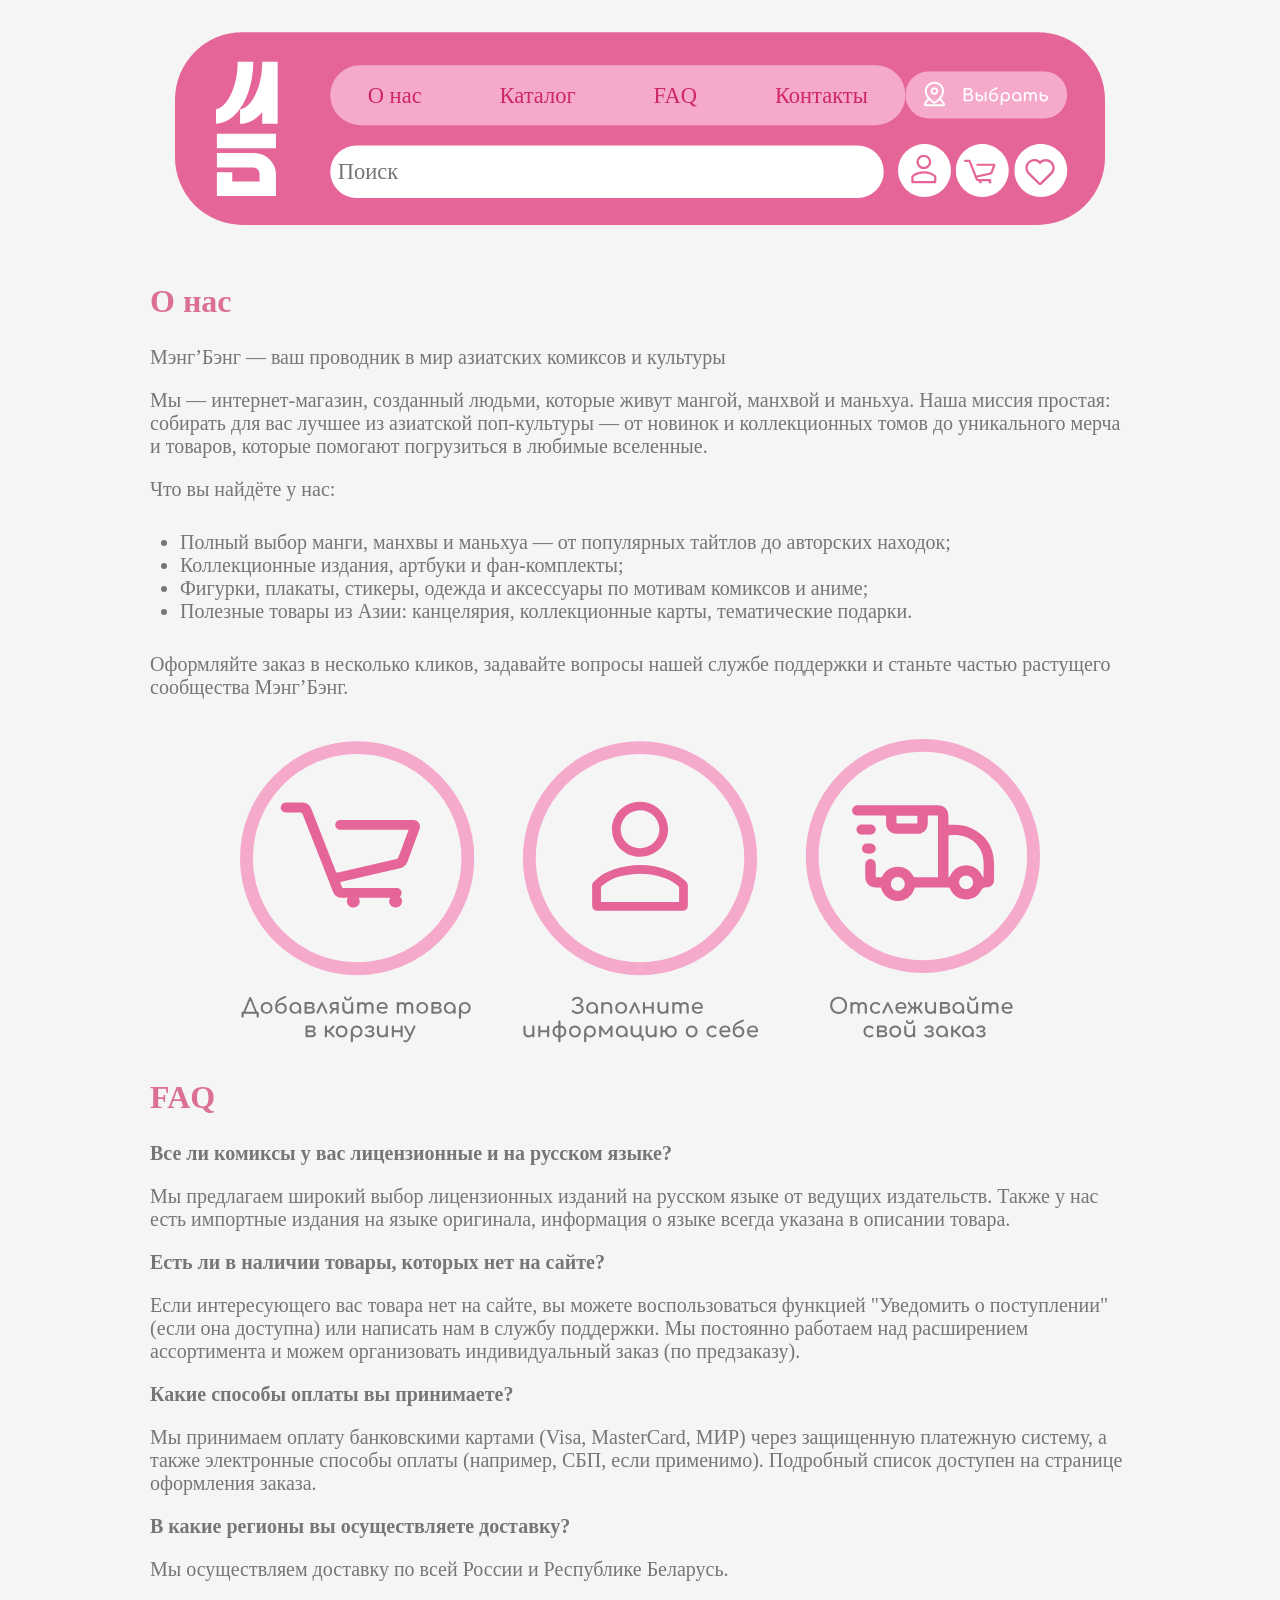
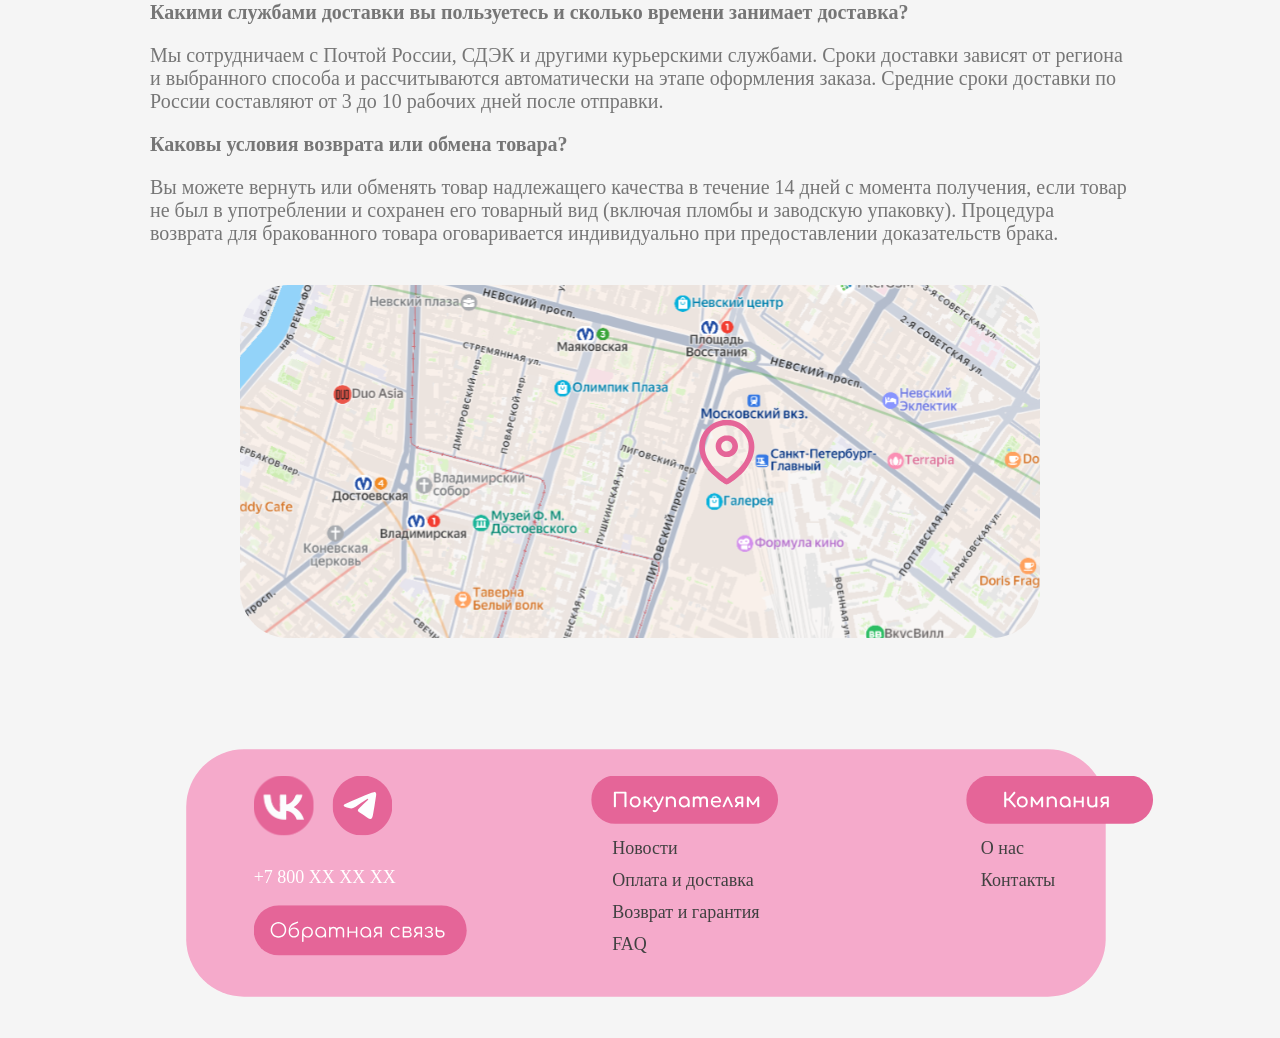
==== 2page.html @ 97fc5648 "Add files via upload" ====
<!DOCTYPE html>
<html lang="ru">
<head>
  <meta charset="UTF-8">
  <title>Манга магазин</title>
  <link rel="stylesheet" href="CSS/style2page.css">
</head>
<body>
    <header class="header">
      <div class="logo">
        <a href="index.html">
          <img src="Лого.svg">
      </a>
    </div>

    <div class="hat">
      <div class="navigation">
        <nav class="nav">
          <a href="2page.html">О нас</a>
          <a href="4page.html">Каталог</a>
          <a>FAQ</a>
          <a>Контакты</a>
        </nav>
        <img src="Местоположение.svg">
      </div>

      <div class="actions">
        <input type="text" placeholder="Поиск">
        <div class="icons">
          <a href= "profile.html"><img src="профиль.svg"></a> 
          <img src="Корзина.svg">
          <a href="3page.htm"><img src="избранное.svg"></a>
        </div>
      </div>
  </div>
    </header>

<section class="information">
<div class="aboutus">
  <h2>О нас</h2>
  <p>Мэнг’Бэнг — ваш проводник в мир азиатских комиксов и культуры</p>
  <p>Мы — интернет-магазин, созданный людьми, которые живут мангой, манхвой и маньхуа. Наша миссия простая: собирать для вас лучшее из азиатской поп‑культуры — от новинок и коллекционных томов до уникального мерча и товаров, которые помогают погрузиться в любимые вселенные.</p>
  <p>Что вы найдёте у нас:</p>
  <ul>
    <li>Полный выбор манги, манхвы и маньхуа — от популярных тайтлов до авторских находок;</li>
    <li>Коллекционные издания, артбуки и фан‑комплекты;</li>
    <li>Фигурки, плакаты, стикеры, одежда и аксессуары по мотивам комиксов и аниме;</li>
    <li>Полезные товары из Азии: канцелярия, коллекционные карты, тематические подарки.</li>
  </ul>
  <p>Оформляйте заказ в несколько кликов, задавайте вопросы нашей службе поддержки и станьте частью растущего сообщества Мэнг’Бэнг.</p>
</div>
<img src="инфографика.svg">
<div  class="questions">
  <h2>FAQ</h2>
  <h3>Все ли комиксы у вас лицензионные и на русском языке?</h3>
  <p>Мы предлагаем широкий выбор лицензионных изданий на русском языке от ведущих издательств. Также у нас есть импортные издания на языке оригинала, информация о языке всегда указана в описании товара.</p>
  <h3>Есть ли в наличии товары, которых нет на сайте?</h3>
  <p>Если интересующего вас товара нет на сайте, вы можете воспользоваться функцией "Уведомить о поступлении" (если она доступна) или написать нам в службу поддержки. Мы постоянно работаем над расширением ассортимента и можем организовать индивидуальный заказ (по предзаказу).</p>
  <h3>Какие способы оплаты вы принимаете?</h3>
  <p>Мы принимаем оплату банковскими картами (Visa, MasterCard, МИР) через защищенную платежную систему, а также электронные способы оплаты (например, СБП, если применимо). Подробный список доступен на странице оформления заказа.</p>
  <h3>В какие регионы вы осуществляете доставку?</h3>
  <p>Мы осуществляем доставку по всей России и Республике Беларусь.</p>
  <h3>Какими службами доставки вы пользуетесь и сколько времени занимает доставка?</h3>
  <p>Мы сотрудничаем с Почтой России, СДЭК и другими курьерскими службами. Сроки доставки зависят от региона и выбранного способа и рассчитываются автоматически на этапе оформления заказа. Средние сроки доставки по России составляют от 3 до 10 рабочих дней после отправки.</p>
  <h3>Каковы условия возврата или обмена товара?</h3>
  <p>Вы можете вернуть или обменять товар надлежащего качества в течение 14 дней с момента получения, если товар не был в употреблении и сохранен его товарный вид (включая пломбы и заводскую упаковку). Процедура возврата для бракованного товара оговаривается индивидуально при предоставлении доказательств брака.</p>
</div>
<img src="map.svg">
</section>

<footer class="footer">
  <div class="social">
    <div class="public">
      <img src="вк.svg">
      <img src="телеграм.svg">
    </div>
    <p>+7 800 XX XX XX</p>
    <img src="обратная связь.svg">
  </div>

  <div class="customers">
    <img src="покупателям.svg">
      <div class="news">
        <p>Новости</p>
        <p>Оплата и доставка</p>
        <p>Возврат и гарантия</p>
        <p>FAQ</p>
      </div>
  </div>

  <div class="company">
    <img src="компания.svg">
    <p>О нас</p>
    <p>Контакты</p>
  </div>
</footer>

</body>
</html>
---- CSS/style2page.css ----
body {
  font-family: Arial, sans-serif;
  background: #f5f5f5;
  margin: 0;
  padding: 0 20px;
}

.header {
  display: flex;
  flex-direction: row;
  justify-content: space-between;
  flex-wrap: nowrap;
  margin-top: 0px;
  margin-bottom: 10px;
  align-items: center;
  background: rgba(229, 101, 152, 1);
  padding: 15px 30px;
  border-radius: 90px;
   transform: scale(0.75)
}

.logo {
  display: flex;
  align-items: center;
  padding: 2%;
}

.logo a {
  display: flex;
  align-items: center;
  text-decoration: none;
}

.logo img {
  display: block;
  max-width: 100%;
  height: auto;
}

.hat {
  display: flex;
  flex-direction: column;
  width: 85%;
  gap: 25px;
  padding-top: 0.9%;
}
.navigation img {
  width: 22%;
  height: 22%;
}

.navigation {
  display: flex;
  width: 98%;
  height: 100%;
  flex-direction: row;
  justify-content: space-between;
  align-items: center;
}

.nav {
  display: flex;
  width: 780px;
  height: 50px;
  flex-direction: row;
  justify-content: space-between;
  align-items: center;
  padding: 15px 40px;
  background: rgba(245, 170, 203, 1);
  border-radius: 80px;
}
.nav a {
  margin: 0 10px;
  text-decoration: none;
  color: rgba(206, 39, 105, 1);
  font-family: 'Comfortaa';
  font-size: 30px;
}

.actions button {
  margin-left: 5px;
  border: none;
  border-radius: 50%;
  padding: 8px;
  cursor: pointer;
  width: 75%;
}

.actions {
  display: flex;
  width: 98%;
  height: 100%;
  flex-direction: row;
  justify-content: space-between;
  align-items: center;
}
.actions input {
  background: rgba white;
  font-family: 'Comfortaa';
  font-size: 30px;
  color: rgba(229, 101, 152, 1);
  width: 73%;
  height: 60px;
  border-radius: 90px;
  border: none;
  padding: 5px 10px;
  margin-right: 10px;
}
.icons {
  display: flex;
  width: 23%;
  height: 100%;
  flex-direction: row;
  justify-content: space-between;
  align-items: flex-start;
}

.information {
  display: flex;
  flex-direction: column;
  align-items: center;
  width: 100%;
  margin-top: 0px;
}
.aboutus {
  display: flex;
  justify-content: space-between;
  flex-direction: column;
  align-items: flex-start;
  width: 1000px;
}

.questions {
  display: flex;
  justify-content: space-between;
  flex-direction: column;
  align-items: flex-start;
  width: 1000px;
}

.information h2 {
  color: palevioletred;
  font-family: 'a_FuturaRound';
  font-size: 32px;
  margin-top: 16px;
  margin-bottom: 16px;
  margin-left: 10px;
}

.information h3 {
  color: rgba(118, 118, 118, 1);
  font-family: 'a_FuturaRound';
  font-size: 20px;
  margin: 10px;
}

.information p {
  color: rgba(118, 118, 118, 1);
  font-family: 'Comfortaa';
  font-size: 20px;
  margin: 10px;
}

.aboutus ul {
  color: rgba(118, 118, 118, 1);
  font-family: 'Comfortaa';
  font-size: 20px;
}

.information img {
  max-width: 800px;
  margin-top: 30px;
  margin-bottom: 20px;
}

.footer {
  display: flex;
  justify-content: column;
  width: 94%;
  gap: 150px;
  height: 300px;
  padding: 15px 30px;
  border-radius: 77px;
  margin-left: 13px;
  margin-top: 50px;
  transform: scale(0.75);
  background: rgba(245, 170, 203, 1);
  color: rgba(65, 65, 65, 1);
  font-family: 'Comfortaa';
  font-size: 24px;
}
.public {
  display: flex;
  justify-content: space-between;
  width: 185px;
  height: 120px;

}
.public img {
  width: 80px;
  height: 80px;
  cursor: pointer;
}

.social {
  display: flex;
  flex-direction: column;
  justify-content: space-between;
  margin-top: 20px;
  margin-left: 60px;
  height: 240px;
  color: white;
  font-family: 'a_FuturaRound';
}

.company {
  margin-top: 20px;
  width: 150px;
}

.company img {
  width: 250px;
}

.customers {
  margin-top: 20px;
  width: 350px;
}

.customers img {
  width: 250px;
}

.company p{
  padding-left: 13%;
  margin: 7px 0;         
  line-height: 1.5;
}

.customers p{
  padding-left: 8%;
  margin: 7px 0;             
  line-height: 1.5;            
}
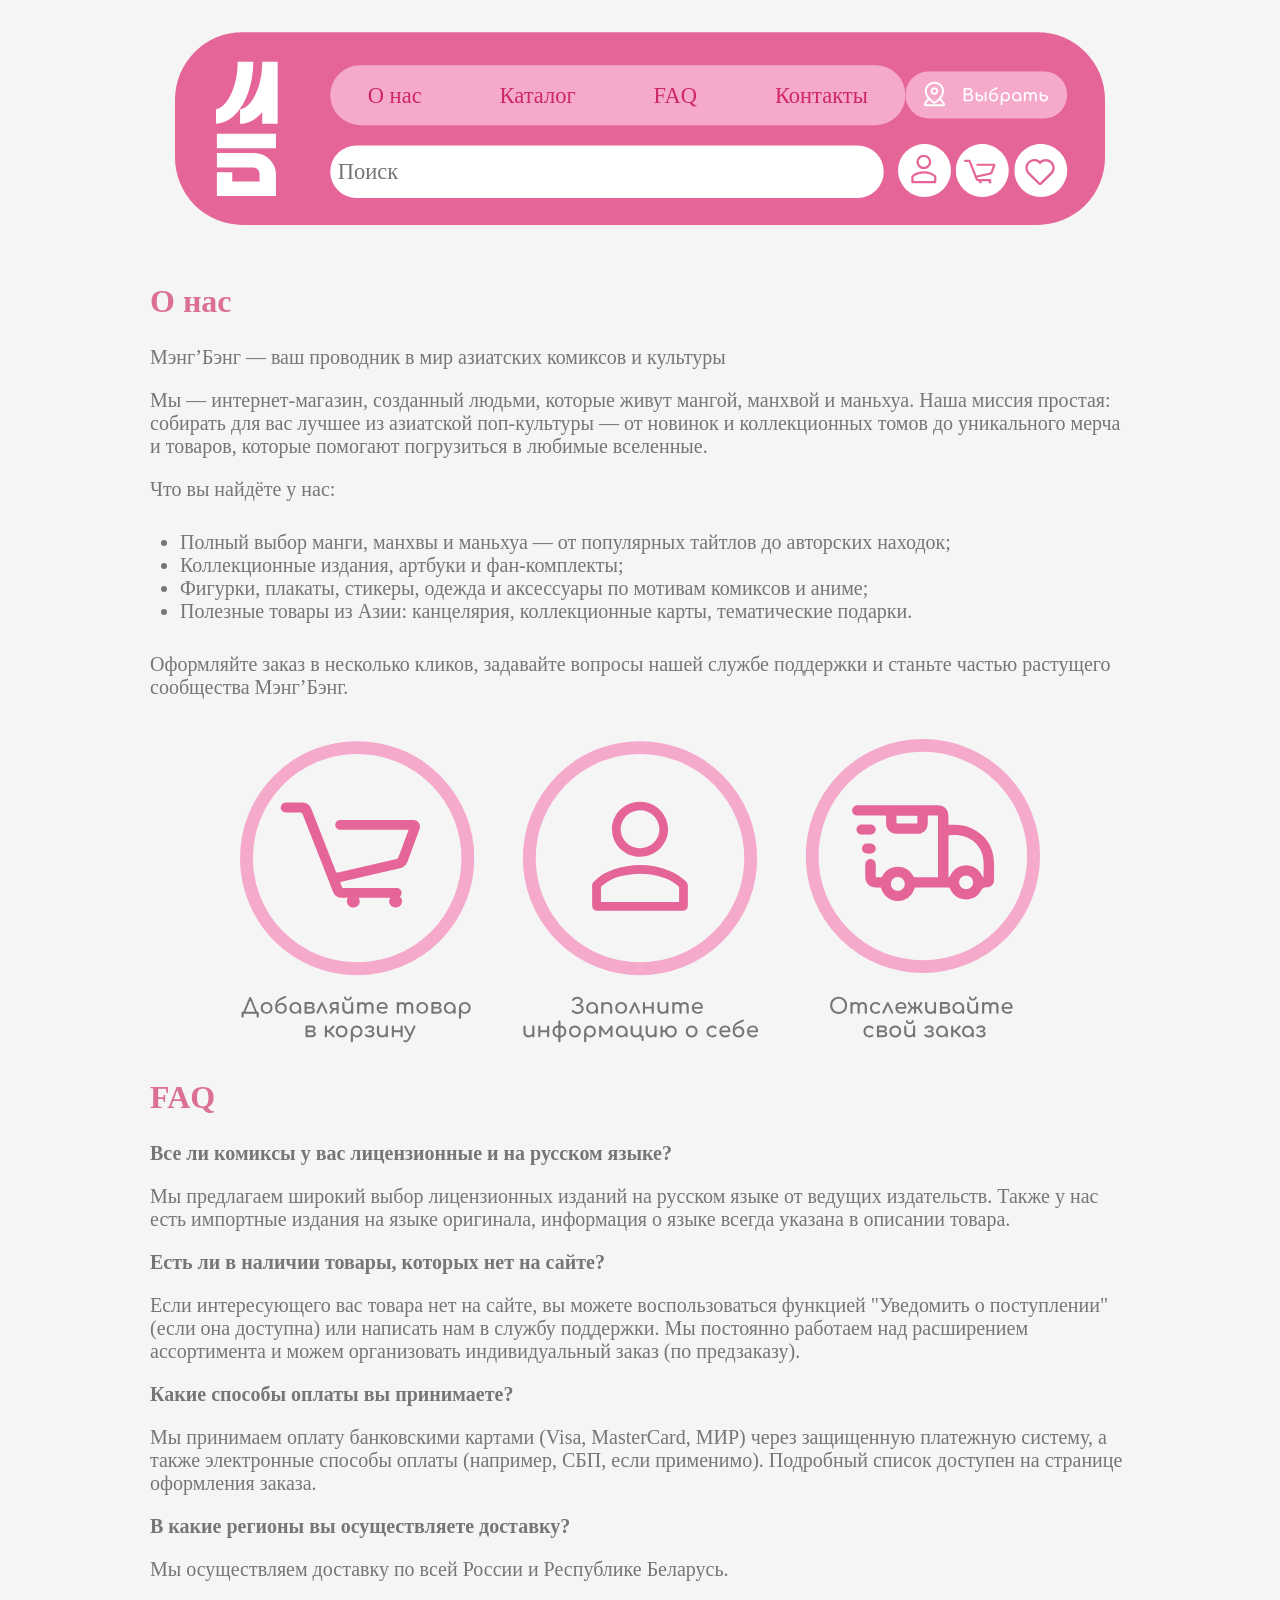
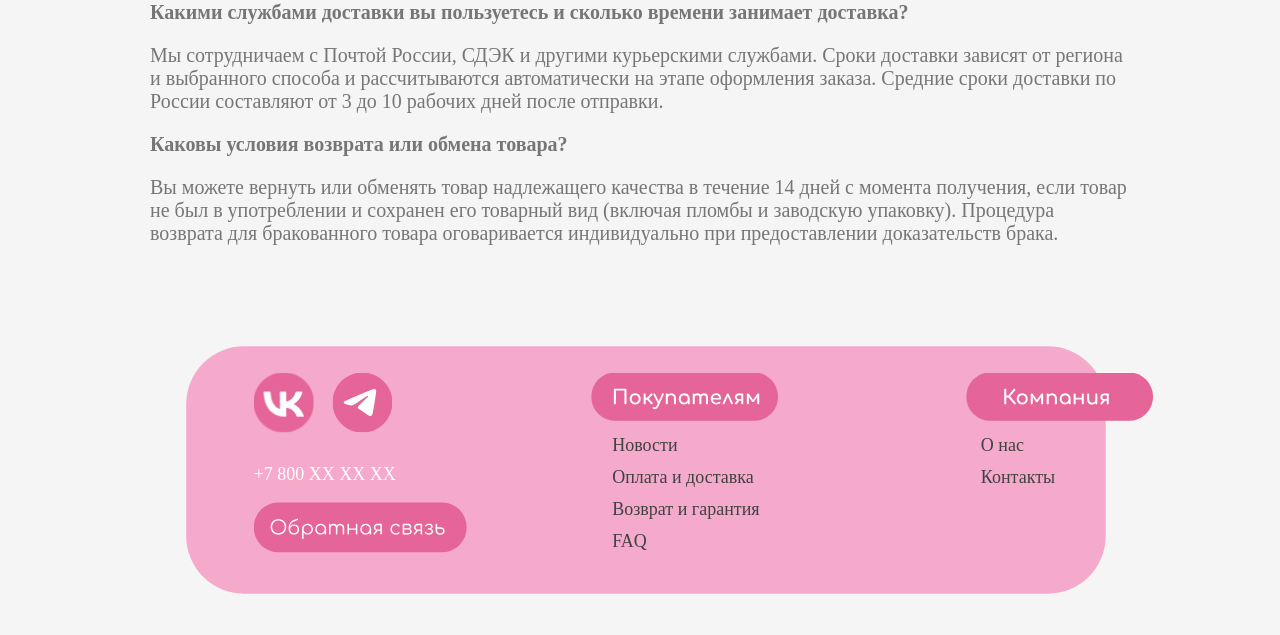
==== commit ff472fcc: "Update 2page.html" ====
--- a/2page.html
+++ b/2page.html
@@ -28,7 +28,7 @@
         <input type="text" placeholder="Поиск">
         <div class="icons">
           <a href= "profile.html"><img src="профиль.svg"></a> 
-          <img src="Корзина.svg">
+          <a href= "корзина.html"><img src="Корзина.svg"></a>
           <a href="3page.htm"><img src="избранное.svg"></a>
         </div>
       </div>
@@ -65,7 +65,6 @@
   <h3>Каковы условия возврата или обмена товара?</h3>
   <p>Вы можете вернуть или обменять товар надлежащего качества в течение 14 дней с момента получения, если товар не был в употреблении и сохранен его товарный вид (включая пломбы и заводскую упаковку). Процедура возврата для бракованного товара оговаривается индивидуально при предоставлении доказательств брака.</p>
 </div>
-<img src="map.svg">
 </section>
 
 <footer class="footer">
@@ -96,4 +95,4 @@
 </footer>
 
 </body>
-</html>+</html>
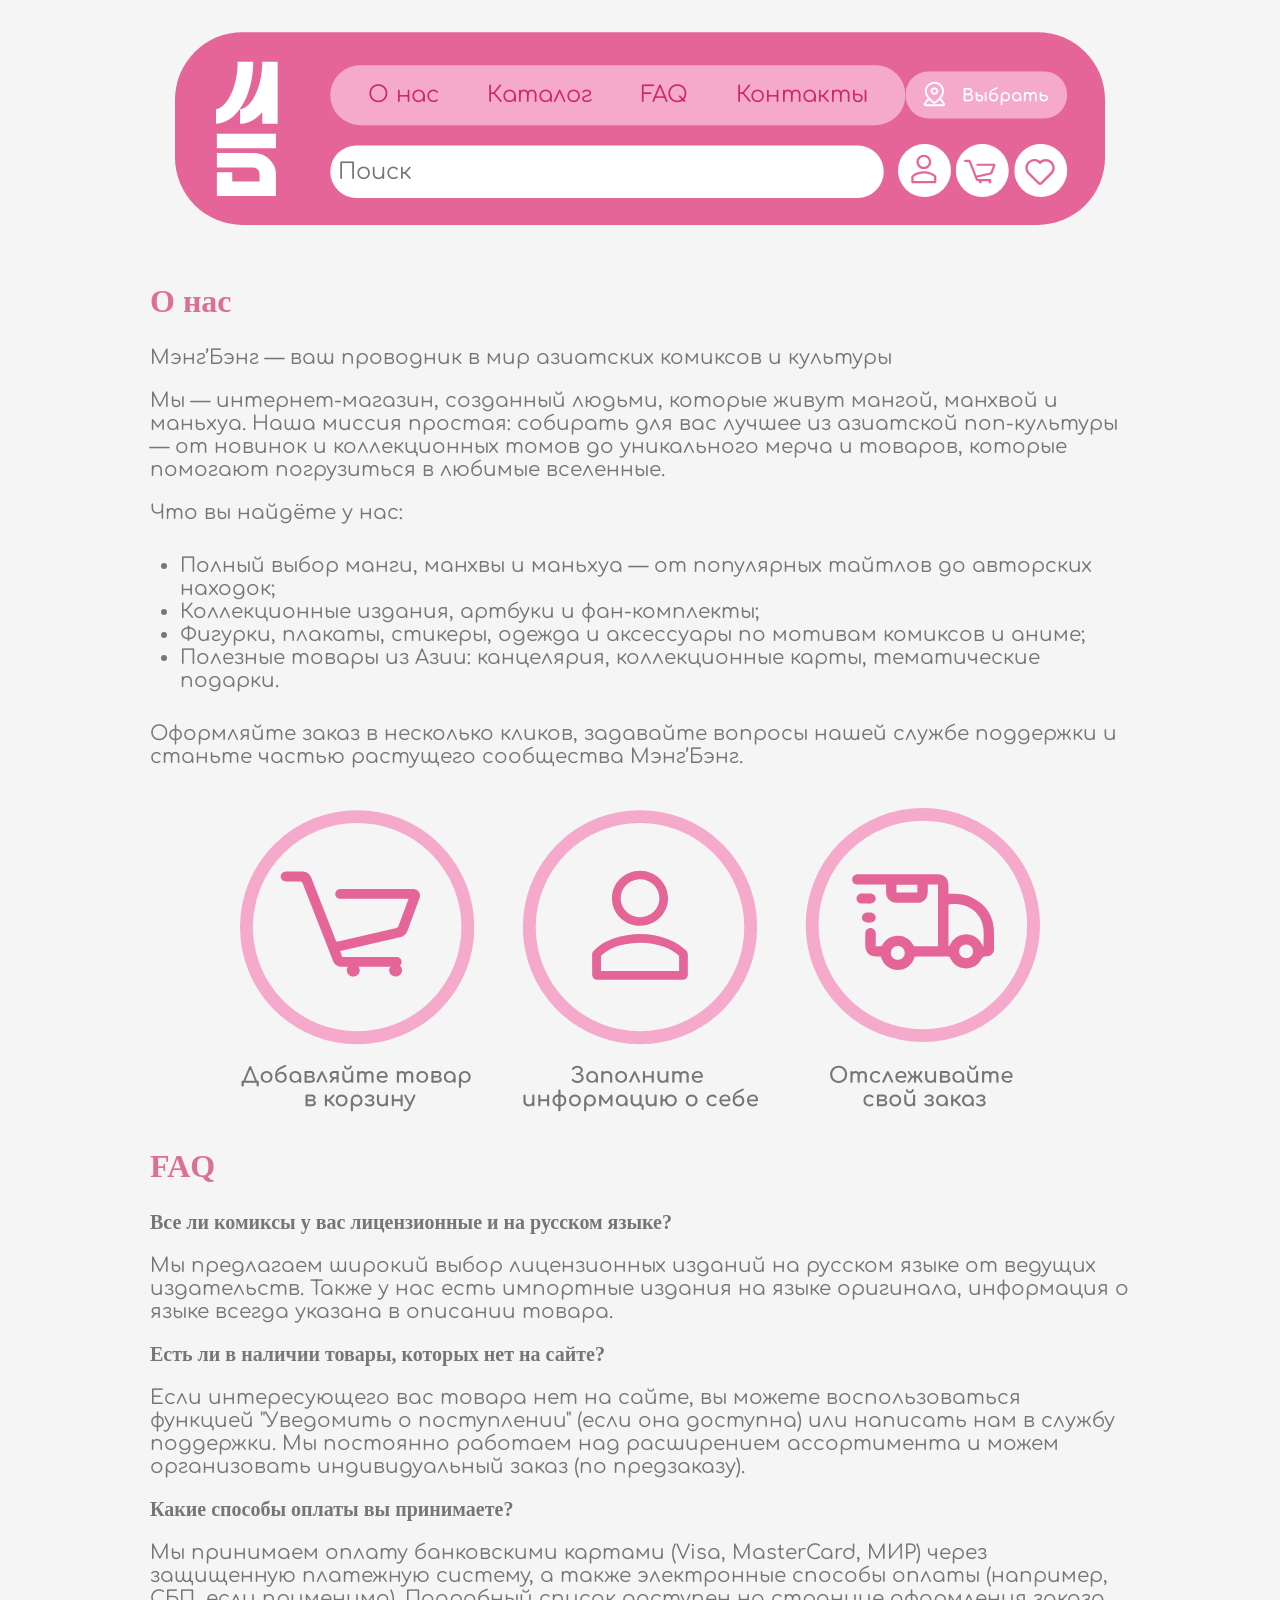
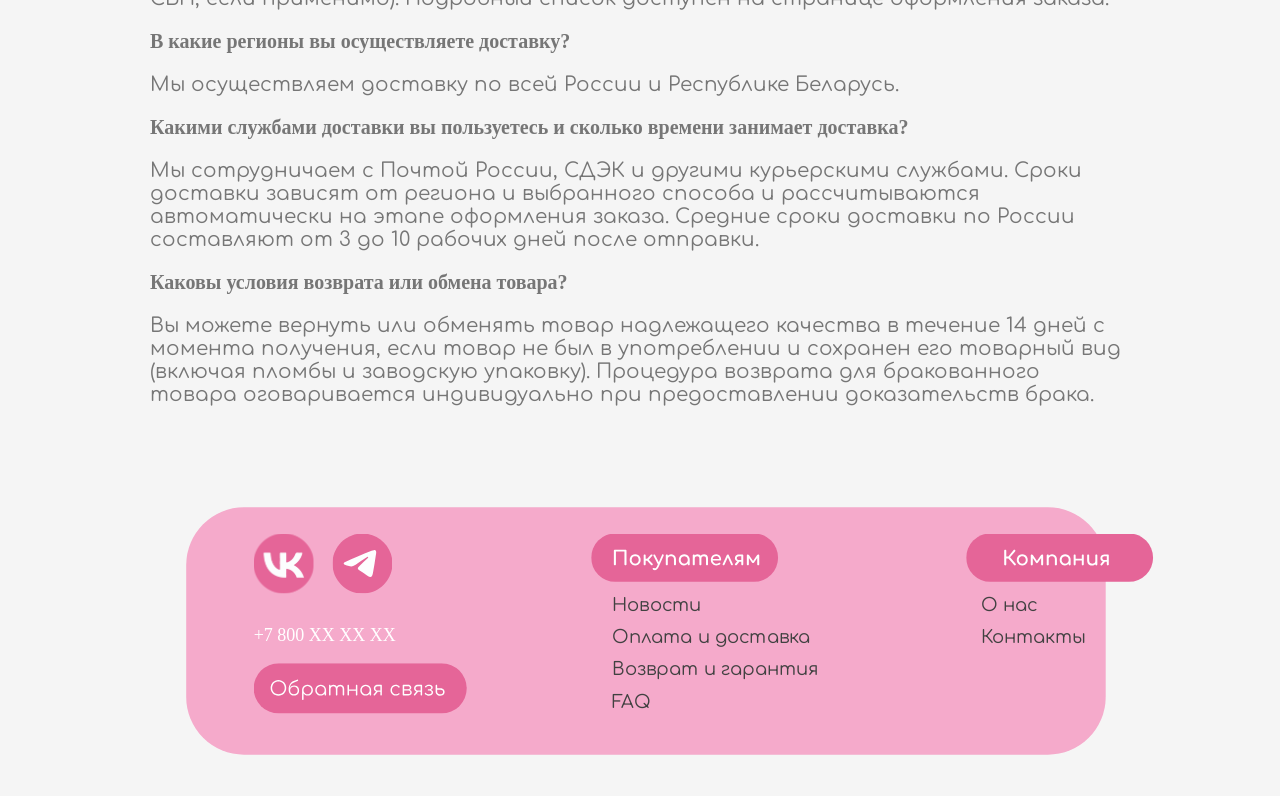
==== commit b0480a8e: "Update 2page.html" ====
--- a/2page.html
+++ b/2page.html
@@ -4,6 +4,7 @@
   <meta charset="UTF-8">
   <title>Манга магазин</title>
   <link rel="stylesheet" href="CSS/style2page.css">
+  <link href="https://fonts.googleapis.com/css2?family=Comfortaa&display=swap" rel="stylesheet">
 </head>
 <body>
     <header class="header">
@@ -19,7 +20,7 @@
           <a href="2page.html">О нас</a>
           <a href="4page.html">Каталог</a>
           <a>FAQ</a>
-          <a>Контакты</a>
+          <a href="kontact.html">Контакты</a>
         </nav>
         <img src="Местоположение.svg">
       </div>
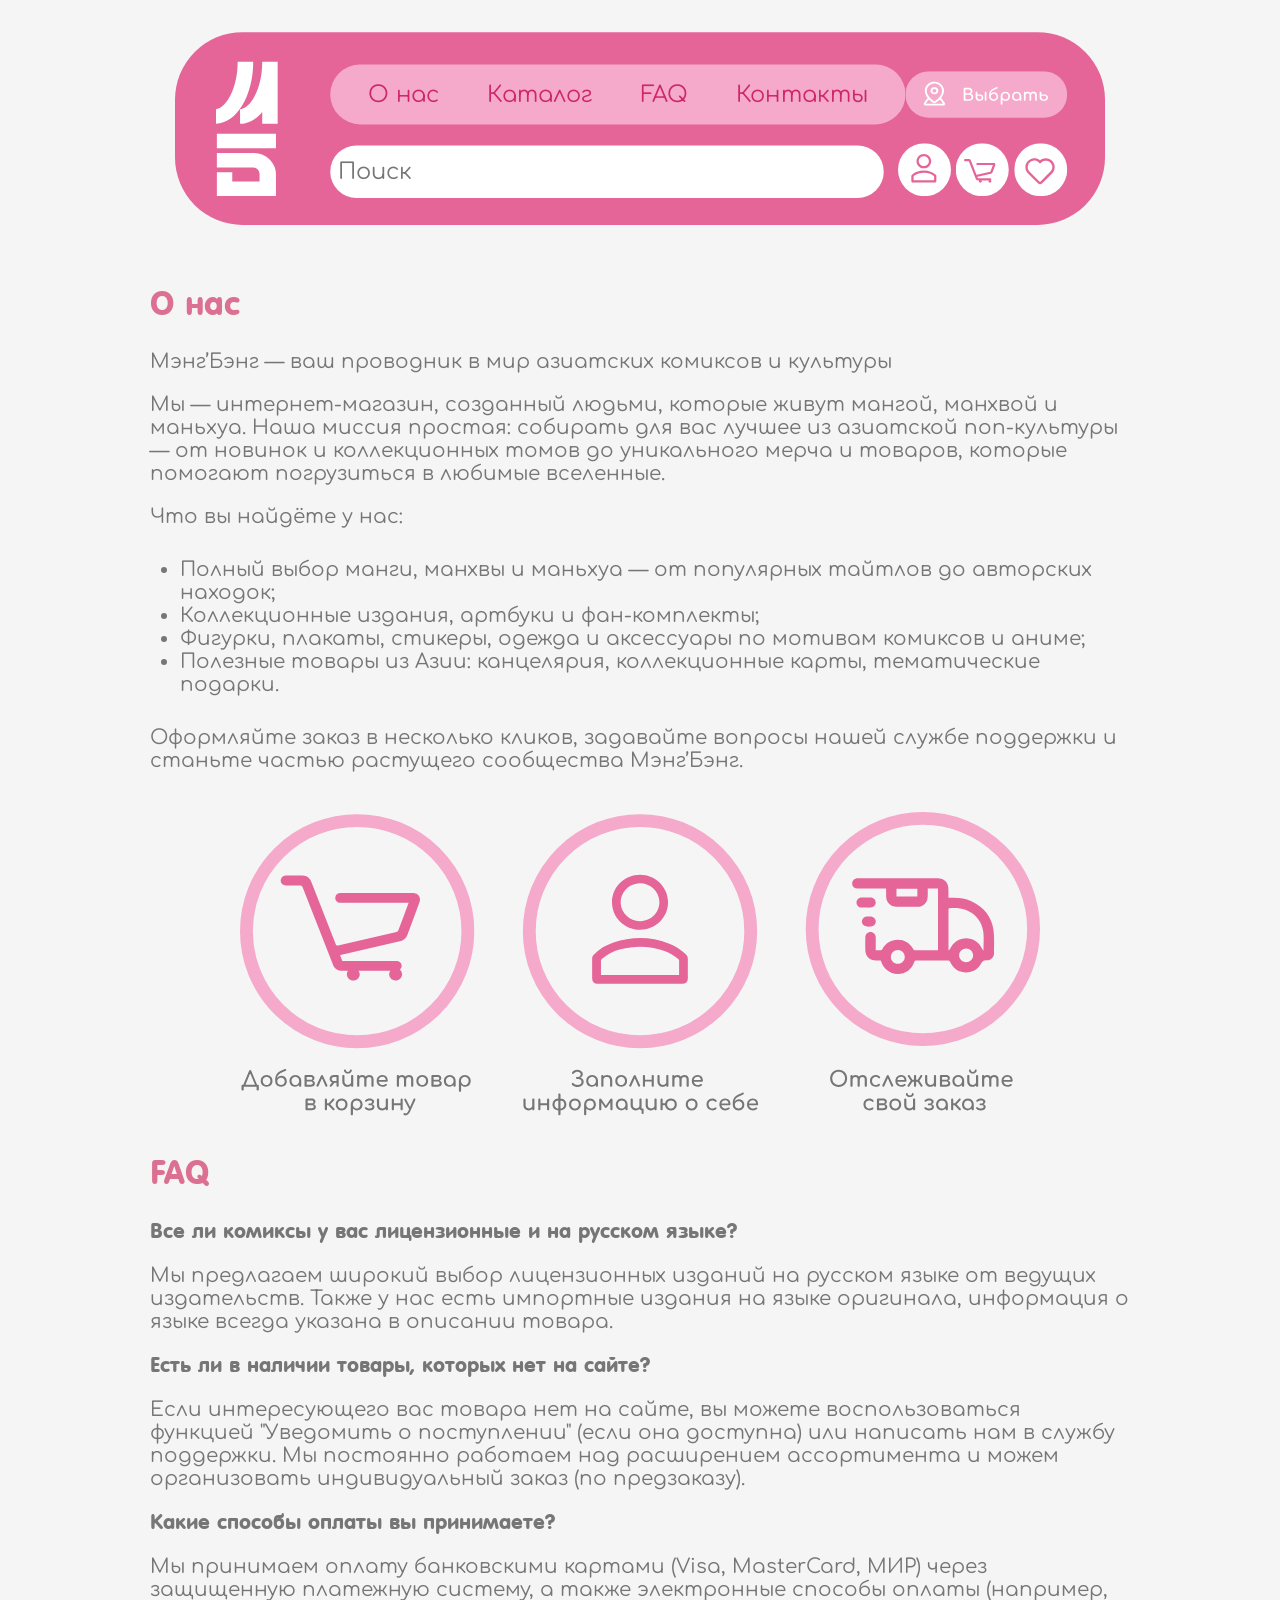
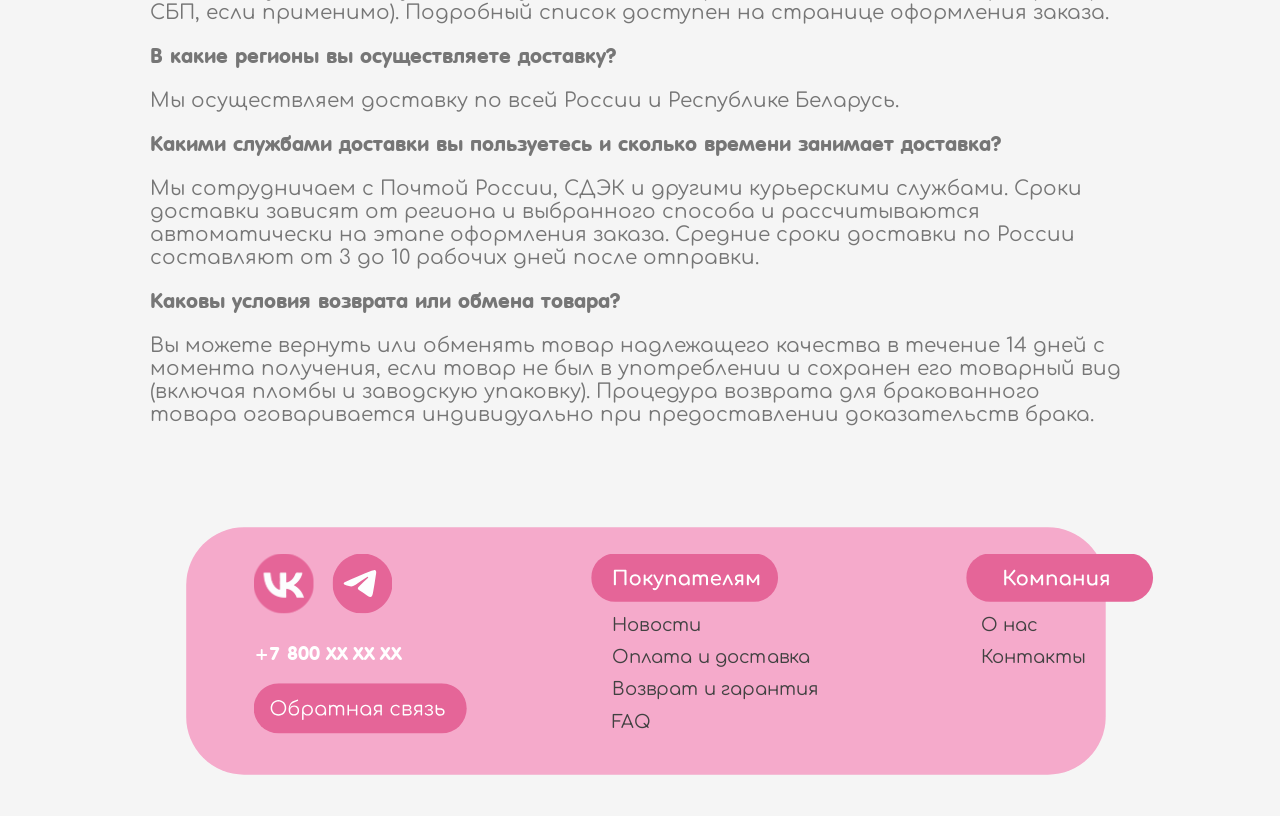
==== commit bea307e0: "Update 2page.html" ====
--- a/2page.html
+++ b/2page.html
@@ -19,7 +19,7 @@
         <nav class="nav">
           <a href="2page.html">О нас</a>
           <a href="4page.html">Каталог</a>
-          <a>FAQ</a>
+          <a href="2page.html#question">FAQ</a>
           <a href="kontact.html">Контакты</a>
         </nav>
         <img src="Местоположение.svg">
--- a/CSS/style2page.css
+++ b/CSS/style2page.css
@@ -1,8 +1,32 @@
+@font-face {
+    font-family: 'a_FuturaRound';
+    src: url('../FuturaRoundBold.ttf') format('truetype');
+    font-weight: 400;
+    font-style: normal;
+    font-display: swap;
+}
+
+@font-face {
+    font-family: 'Comfortaa';
+    src: url('../Comfortaa-Regular.ttf') format('truetype');
+    font-weight: 400;
+    font-style: normal;
+    font-display: swap;
+}
+
+@font-face {
+    font-family: 'Comfortaa';
+    src: url('../Comfortaa-Bold.ttf') format('truetype');
+    font-weight: 700;
+    font-style: normal;
+    font-display: swap;
+}
+
 body {
-  font-family: Arial, sans-serif;
-  background: #f5f5f5;
-  margin: 0;
-  padding: 0 20px;
+    font-family: 'a_FuturaRound', 'Comfortaa', sans-serif;
+    background: #f5f5f5;
+    margin: 0;
+    padding: 0 20px;
 }
 
 .header {
